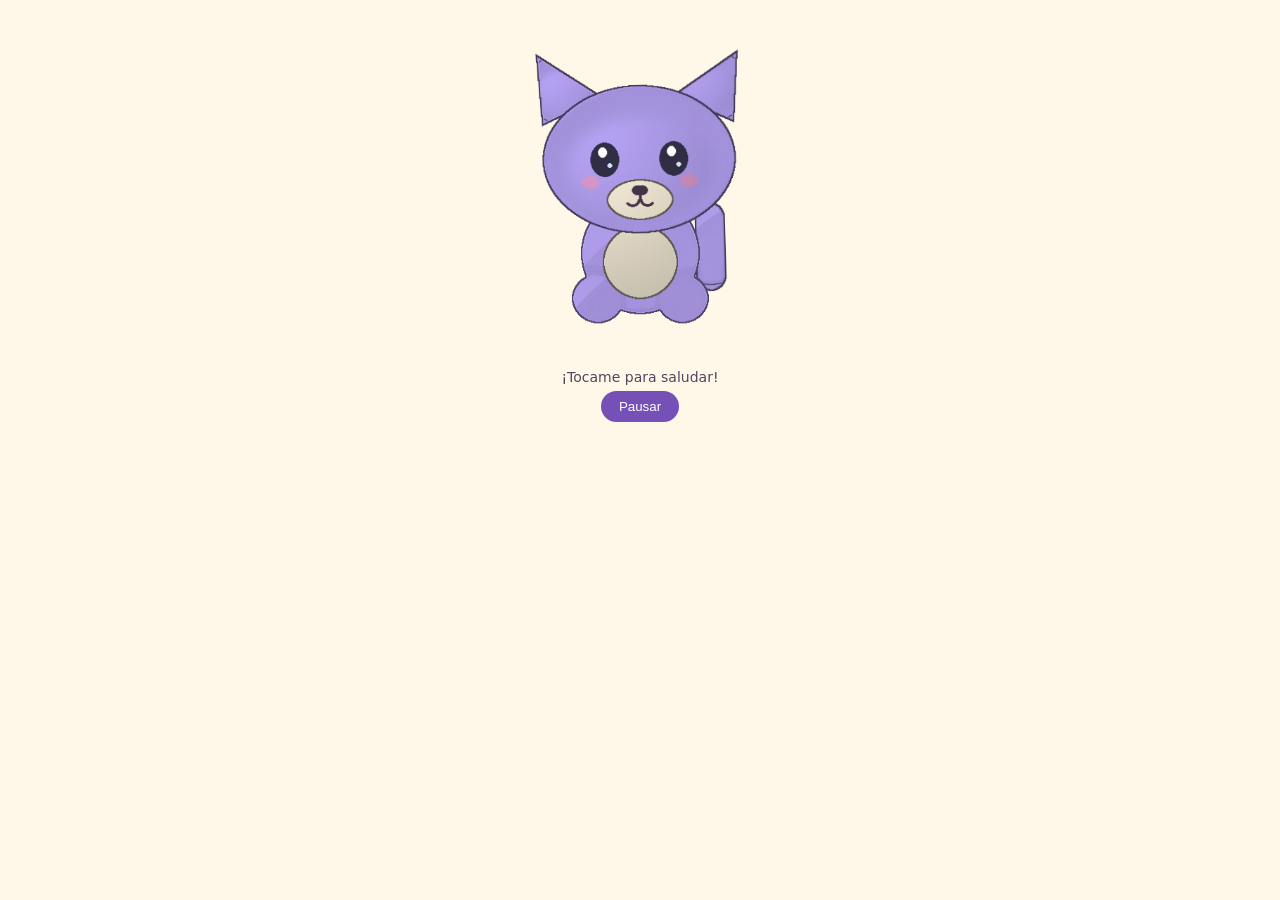
==== assets/characters/cat/index.html @ 6dbc901f "init" ====
<!doctype html><html lang="es"><meta charset="utf-8">
<meta name="viewport" content="width=device-width,initial-scale=1">
<style>body{margin:0;background:#fff8e9;color:#514660;font:14px system-ui;text-align:center}
canvas{width:min(100%,360px);height:auto;aspect-ratio:1/1;touch-action:manipulation}
button{background:#7450b7;color:white;border:0;border-radius:18px;padding:8px 18px;cursor:pointer}
p{margin:6px}canvas:focus-visible{outline:3px solid #7450b7}</style>
<canvas id="pet" role="button" tabindex="0" aria-label="Tocar la mascota"></canvas>
<p>¡Tocame para saludar!</p><button id="pause">Pausar</button><p id="error" role="status"></p>
<script>/* Renderer portable, sin red externa ni dependencias de un motor de juegos. */
(function (root) {
  "use strict";
  const identity = () => [1, 0, 0, 1, 0, 0];
  function multiply(a, b) {
    return [a[0]*b[0]+a[2]*b[1], a[1]*b[0]+a[3]*b[1],
      a[0]*b[2]+a[2]*b[3], a[1]*b[2]+a[3]*b[3],
      a[0]*b[4]+a[2]*b[5]+a[4], a[1]*b[4]+a[3]*b[5]+a[5]];
  }
  function around(pivot, angle, sx, sy, dy = 0) {
    const c = Math.cos(angle), s = Math.sin(angle), [x, y] = pivot;
    return [c*sx, s*sx, -s*sy, c*sy, x-c*sx*x+s*sy*y, y+dy-s*sx*x-c*sy*y];
  }
  function frame(manifest, seconds, reactionStart = -Infinity, reduced = false) {
    const {idle, blink, react} = manifest.animations;
    const phase = seconds * 2*Math.PI/idle.duration;
    const elapsed = seconds-reactionStart;
    const reaction = !reduced && elapsed >= 0 && elapsed < react.duration
      ? Math.sin(Math.PI*elapsed/react.duration) : 0;
    const blinkTime = seconds % blink.interval;
    const eyeScale = !reduced && blinkTime < blink.duration
      ? Math.max(.06, Math.abs(2*blinkTime/blink.duration-1)) : 1;
    const lookup = new Map(manifest.layers.map(layer => [layer.id, layer]));
    const result = new Map(), visiting = new Set();
    function resolve(id) {
      if (result.has(id)) return result.get(id);
      if (visiting.has(id)) throw new Error("Ciclo en las uniones del personaje");
      const layer = lookup.get(id);
      if (!layer) throw new Error("Falta una pieza del personaje");
      visiting.add(id);
      let angle = 0, sx = 1, sy = 1, dy = 0;
      if (!reduced) {
        if (layer.motion === "breathe") {
          sy += idle.breath_scale*Math.sin(phase);
          dy -= reaction*react.jump*manifest.canvas[1];
        } else if (layer.motion === "head") {
          angle = (idle.head_degrees*Math.sin(phase)+reaction*react.tilt_degrees)*Math.PI/180;
        } else if (layer.motion === "sway") {
          angle = (2*Math.sin(phase)+reaction*7)*Math.PI/180;
          if (/right/.test(layer.id)) angle *= -1;
        } else if (layer.motion === "blink") sy = eyeScale;
        else if (layer.motion === "smile") sy += reaction*.18;
      }
      const parent = layer.parent ? resolve(layer.parent) : identity();
      const matrix = multiply(parent, around(layer.pivot, angle, sx, sy, dy));
      result.set(id, matrix);
      visiting.delete(id);
      return matrix;
    }
    for (const layer of manifest.layers) resolve(layer.id);
    return {matrices: result, reaction, eyeScale};
  }

  class Player {
    constructor(canvas, manifest, images) {
      this.canvas = canvas;
      this.context = canvas.getContext("2d");
      if (!this.context) throw new Error("Canvas 2D no está disponible");
      this.manifest = manifest;
      this.images = images;
      this.elapsed = .5;
      this.reactionStart = -Infinity;
      this.paused = false;
      this.destroyed = false;
      this.last = null;
      this.reducedQuery = matchMedia("(prefers-reduced-motion: reduce)");
      this.reduced = this.reducedQuery.matches;
      canvas.width = manifest.canvas[0];
      canvas.height = manifest.canvas[1];
      this.onPointer = event => {
        const rect = canvas.getBoundingClientRect();
        const x = (event.clientX-rect.left)*canvas.width/rect.width;
        const y = (event.clientY-rect.top)*canvas.height/rect.height;
        const hit = this.manifest.layers.some(layer => {
          const m = this.current.matrices.get(layer.id);
          const determinant = m[0]*m[3]-m[1]*m[2];
          const lx = (m[3]*(x-m[4])-m[2]*(y-m[5]))/determinant;
          const ly = (-m[1]*(x-m[4])+m[0]*(y-m[5]))/determinant;
          const mask = this.hitMasks.get(layer.id);
          return lx >= 0 && ly >= 0 && lx < canvas.width && ly < canvas.height &&
            mask[(Math.floor(ly)*canvas.width+Math.floor(lx))*4+3] > 40;
        });
        if (hit) this.react();
      };
      this.onKey = event => {
        if (event.code === "Space" || event.code === "Enter") {event.preventDefault(); this.react();}
      };
      this.onReduced = event => {this.reduced = event.matches; this.render();};
      this.onVisibility = () => {this.last = null;};
      this.hitMasks = new Map();
      for (const [id, image] of images) {
        const surface = document.createElement("canvas");
        surface.width = canvas.width; surface.height = canvas.height;
        const ctx = surface.getContext("2d");
        ctx.drawImage(image, 0, 0);
        this.hitMasks.set(id, ctx.getImageData(0, 0, canvas.width, canvas.height).data);
      }
      canvas.addEventListener("pointerdown", this.onPointer);
      canvas.addEventListener("keydown", this.onKey);
      this.reducedQuery.addEventListener("change", this.onReduced);
      document.addEventListener("visibilitychange", this.onVisibility);
      this.render();
      this.tick = now => {
        if (this.destroyed) return;
        if (!this.paused && !document.hidden && !this.reduced && this.last !== null) {
          this.elapsed += Math.min((now-this.last)/1000, .1);
          this.render();
        }
        this.last = now;
        this.raf = requestAnimationFrame(this.tick);
      };
      this.raf = requestAnimationFrame(this.tick);
    }
    react() {
      this.reactionStart = this.elapsed;
      this.canvas.dispatchEvent(new CustomEvent("character:react", {detail: {id: this.manifest.id}}));
    }
    setPaused(value) {this.paused = Boolean(value); this.last = null;}
    render() {
      this.current = frame(this.manifest, this.elapsed, this.reactionStart, this.reduced);
      const ctx = this.context;
      ctx.setTransform(1, 0, 0, 1, 0, 0);
      ctx.clearRect(0, 0, this.canvas.width, this.canvas.height);
      for (const layer of this.manifest.layers) {
        ctx.setTransform(...this.current.matrices.get(layer.id));
        ctx.drawImage(this.images.get(layer.id), 0, 0);
      }
      ctx.setTransform(1, 0, 0, 1, 0, 0);
    }
    destroy() {
      this.destroyed = true;
      cancelAnimationFrame(this.raf);
      this.canvas.removeEventListener("pointerdown", this.onPointer);
      this.canvas.removeEventListener("keydown", this.onKey);
      this.reducedQuery.removeEventListener("change", this.onReduced);
      document.removeEventListener("visibilitychange", this.onVisibility);
      this.images.clear(); this.hitMasks.clear();
    }
    static async load(canvas, source, assets = null) {
      let manifest, base;
      if (typeof source === "string") {
        base = new URL(source, document.baseURI);
        const response = await fetch(base);
        if (!response.ok) throw new Error("No se pudo cargar character.json");
        manifest = await response.json();
      } else {manifest = source; base = new URL(document.baseURI);}
      if (manifest.schema_version !== 1 || !Array.isArray(manifest.layers))
        throw new Error("Formato de personaje incompatible");
      const loaded = await Promise.all(manifest.layers.map(async layer => {
        const image = new Image();
        image.src = assets ? assets[layer.id] : new URL(layer.texture, base).href;
        await image.decode();
        if (image.width !== manifest.canvas[0] || image.height !== manifest.canvas[1])
          throw new Error("La textura no coincide con el lienzo");
        return [layer.id, image];
      }));
      return new Player(canvas, manifest, new Map(loaded));
    }
  }
  Player.frame = frame;
  Player.multiply = multiply;
  root.DrawToLifePlayer = Player;
  if (typeof module !== "undefined" && module.exports) module.exports = Player;
})(typeof globalThis !== "undefined" ? globalThis : window);
</script><script>const data={"manifest": {"schema_version": 1, "id": "cat", "species": "cat", "creature": "friendly creature", "name": "Gato", "canvas": [512, 512], "palette": ["#AF9CEA", "#F7EDD7", "#F28DB1"], "layers": [{"id": "tail", "parent": "body", "pivot": [344.0, 390.0], "texture": "textures/tail.png", "color_role": "primary", "motion": "sway", "generated": false, "texture_source": "body"}, {"id": "body", "parent": null, "pivot": [256.0, 442.0], "texture": "textures/body.png", "color_role": "primary", "motion": "breathe", "generated": true}, {"id": "belly", "parent": "body", "pivot": [256.0, 367.0], "texture": "textures/belly.png", "color_role": "secondary", "motion": "", "generated": false}, {"id": "ear_left", "parent": "head", "pivot": [154.0, 164.0], "texture": "textures/ear_left.png", "color_role": "primary", "motion": "sway", "generated": false, "texture_source": "head"}, {"id": "ear_right", "parent": "head", "pivot": [358.0, 164.0], "texture": "textures/ear_right.png", "color_role": "primary", "motion": "sway", "generated": false, "texture_source": "head"}, {"id": "head", "parent": "body", "pivot": [256.0, 298.0], "texture": "textures/head.png", "color_role": "primary", "motion": "head", "generated": true}, {"id": "muzzle", "parent": "head", "pivot": [256.0, 275.0], "texture": "textures/muzzle.png", "color_role": "secondary", "motion": "", "generated": false}, {"id": "blush", "parent": "head", "pivot": [256.0, 258.0], "texture": "textures/blush.png", "color_role": "accent", "motion": "", "generated": false}, {"id": "eye_left", "parent": "head", "pivot": [207.0, 224.0], "texture": "textures/eye_left.png", "color_role": null, "motion": "blink", "generated": false}, {"id": "eye_right", "parent": "head", "pivot": [305.0, 224.0], "texture": "textures/eye_right.png", "color_role": null, "motion": "blink", "generated": false}, {"id": "mouth", "parent": "head", "pivot": [256.0, 280.0], "texture": "textures/mouth.png", "color_role": null, "motion": "smile", "generated": false}], "face_bounds": [153.0, 162.0, 359.0, 306.0], "animations": {"idle": {"duration": 3.2, "loop": true, "breath_scale": 0.018, "head_degrees": 1.5}, "blink": {"duration": 0.18, "interval": 4.3}, "react": {"duration": 0.85, "jump": 0.025, "tilt_degrees": 8}}, "provenance": {"status": "generated", "operation": "create", "model": "Lykon/dreamshaper-8", "model_revision": "a7e52b98680b1ba8ff7bce97c7f9f2e2e5337917", "control_revision": "3564ec7b87dd706d5fc760d21c9e90bb160d1e9f", "parts": [{"layer": "body", "seed": 42, "prompt": "one rounded cartoon shape, smooth blank surface, vibrant color, soft cel shading, children's game mascot texture, clean outline, white background", "negative_prompt": "photo, realistic, 3d render, scary, human, eyes, mouth, face, text, watermark, extra objects, paper texture, messy sketch, patterned surface", "device": "cuda", "warnings": [], "reused_checkpoint": false, "safety_checked": false}, {"layer": "head", "seed": 43, "prompt": "one rounded cartoon shape, smooth blank surface, vibrant color, soft cel shading, children's game mascot texture, clean outline, white background", "negative_prompt": "photo, realistic, 3d render, scary, human, eyes, mouth, face, text, watermark, extra objects, paper texture, messy sketch, patterned surface", "device": "cuda", "warnings": [], "reused_checkpoint": false, "safety_checked": false}], "parameters": {"strength": 0.55, "steps": 40, "part_image_size": 384, "control_scale": 0.7, "guidance": 7.0}, "duration_seconds": 81.13, "device": "cuda", "warnings": [], "face": "separate procedural eye and mouth textures", "seed": 42}, "description": {"creature": "cat", "shape": "simple rounded silhouette", "eyes": "", "ears": "", "accessories": "", "expression": "", "summary": "", "species": "cat", "species_uncertain": false}}, "assets": {"tail": "[data-uri]", "body": "[data-uri]", "belly": "[data-uri]", "ear_left": "[data-uri]", "ear_right": "[data-uri]", "head": "[data-uri]", "muzzle": "[data-uri]", "blush": "[data-uri]", "eye_left": "[data-uri]", "eye_right": "[data-uri]", "mouth": "[data-uri]"}};
DrawToLifePlayer.load(document.getElementById('pet'),data.manifest,data.assets).then(p=>{
window.pet=p;
document.getElementById('pause').onclick=()=>{p.setPaused(!p.paused);
document.getElementById('pause').textContent=p.paused?'Animar':'Pausar';};
}).catch(e=>{document.getElementById('error').textContent=e.message;});
</script></html>
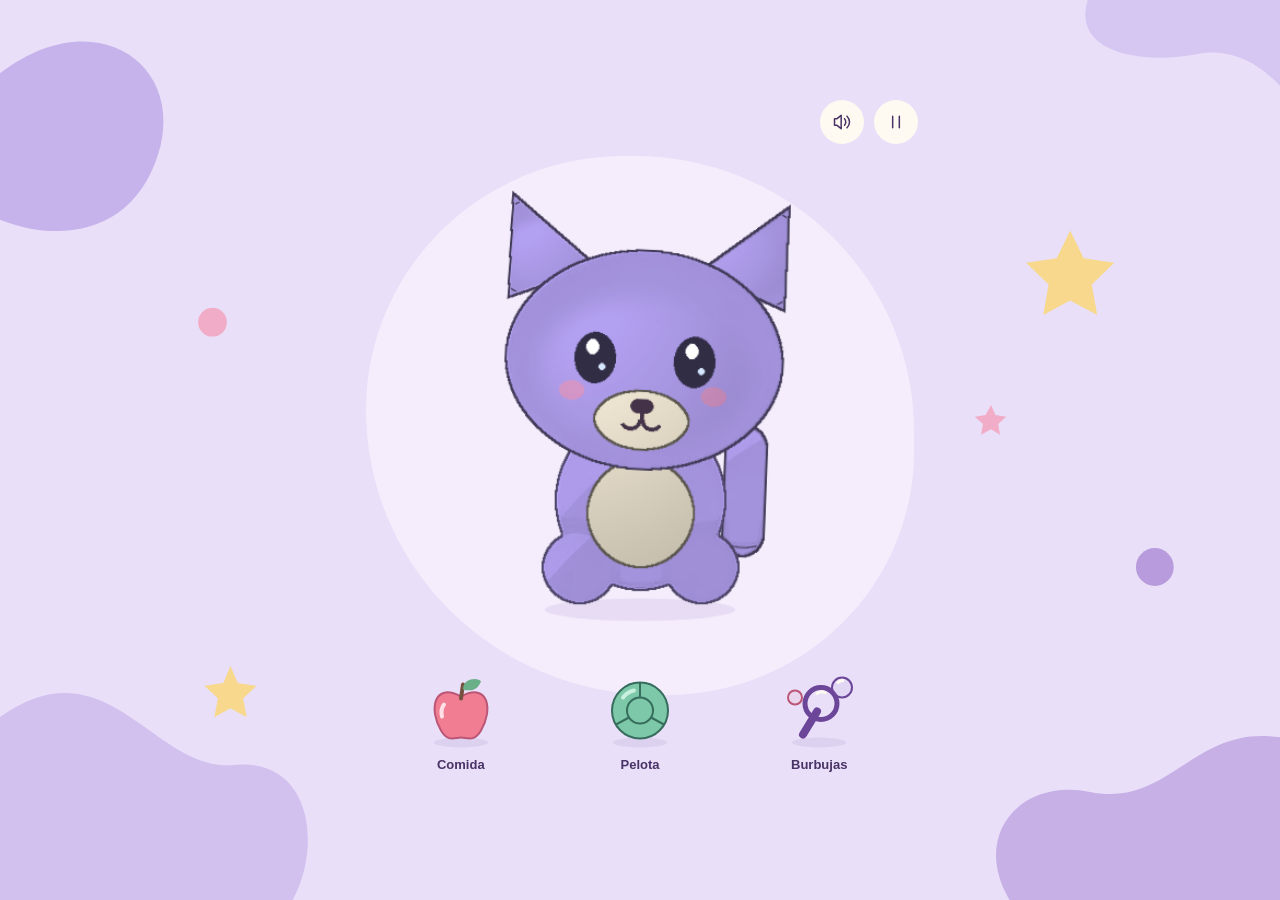
==== commit 4914b5a6: "demo" ====
--- a/assets/characters/cat/index.html
+++ b/assets/characters/cat/index.html
@@ -1,15 +1,376 @@
-<!doctype html><html lang="es"><meta charset="utf-8">
-<meta name="viewport" content="width=device-width,initial-scale=1">
-<style>body{margin:0;background:#fff8e9;color:#514660;font:14px system-ui;text-align:center}
-canvas{width:min(100%,360px);height:auto;aspect-ratio:1/1;touch-action:manipulation}
-button{background:#7450b7;color:white;border:0;border-radius:18px;padding:8px 18px;cursor:pointer}
-p{margin:6px}canvas:focus-visible{outline:3px solid #7450b7}</style>
-<canvas id="pet" role="button" tabindex="0" aria-label="Tocar la mascota"></canvas>
-<p>¡Tocame para saludar!</p><button id="pause">Pausar</button><p id="error" role="status"></p>
-<script>/* Renderer portable, sin red externa ni dependencias de un motor de juegos. */
+<!doctype html><html lang="es"><head><meta charset="utf-8"><meta name="viewport" content="width=device-width,initial-scale=1"><link rel="icon" href="data:,"><title>Tu mascota</title><style>:root { color-scheme: light; --lilac: #e9dff8; --violet: #6c4699; --ink: #493366; --muted: #705780; --cream: #fffaf1; }
+* { box-sizing: border-box; }
+body { margin: 0; background: var(--lilac); color: var(--ink); font-family: 'Trebuchet MS', 'Arial Rounded MT Bold', sans-serif; }
+::selection { background: #cdb4ed; color: #3e2757; }
+:focus-visible { outline: 3px solid #724796; outline-offset: 5px; }
+.playroom-shapes { position: fixed; inset: 0; pointer-events: none; overflow: hidden; z-index: 0; }
+.playroom-shapes > svg { width: 100%; height: 100%; }
+.playroom-shapes .shapes-narrow { display: none; }
+.pet-room { position: relative; z-index: 1; display: flex; flex-direction: column; align-items: center; justify-content: center; min-height: 100svh; padding: 20px 16px; }
+.pet-stage { position: relative; width: min(100%, 560px, calc((100svh - 40px) * .8)); }
+.pet-stage::before { content: ''; position: absolute; inset: 8% 1% 15%; border-radius: 48% 52% 46% 54%; background: #f5edfc; }
+.pet-stage canvas { position: relative; display: block; width: 100%; height: auto; aspect-ratio: 4/5; touch-action: none; cursor: pointer; -webkit-tap-highlight-color: transparent; }
+.pet-stage canvas:focus-visible { border-radius: 38%; }
+.scene-utilities { position: absolute; top: 0; right: 2px; display: flex; gap: 10px; }
+.pet-utility { background: #fffaf1; color: var(--ink); border: 0; border-radius: 50%; width: 44px; height: 44px; display: grid; place-items: center; cursor: pointer; }
+.pet-utility svg { width: 20px; height: 20px; }
+.toy { position: absolute; top: 89%; transform: translate(-50%,-50%); background: transparent;
+  color: var(--ink); border: 0; padding: 0; width: 86px; display: flex; flex-direction: column; align-items: center;
+  gap: 2px; font: 700 13px 'Trebuchet MS',sans-serif; cursor: grab; touch-action: none; user-select: none; -webkit-user-select: none; }
+.toy svg { width: 80px; height: 80px; pointer-events: none; }
+.toy-food { left: 18%; }
+.toy-ball { left: 50%; }
+.toy-bubbles { left: 82%; }
+.toy:active { cursor: grabbing; }
+.toy:hover:not(:disabled) svg { filter: brightness(1.04); }
+.toy:disabled { cursor: default; }
+.pet-stage[data-food-away="true"] .toy-food svg { opacity: 0; }
+.pet-stage[data-ball-away="true"] .toy-ball svg { opacity: .2; }
+.pet-stage[data-bubble-mode="true"] .toy { display: none; }
+.bubble-target { position: absolute; transform: translate(-50%,-50%); min-width: 44px; min-height: 44px;
+  border: 0; border-radius: 50%; padding: 0; background: transparent; cursor: pointer; touch-action: none; -webkit-tap-highlight-color: transparent; }
+.bubble-target:disabled { cursor: default; }
+.bubble-hud { position: absolute; top: 0; left: 2px; display: flex; align-items: center; gap: 8px; }
+.bubble-progress { display: flex; align-items: center; gap: 5px; height: 44px; padding: 0 10px; border-radius: 22px; background: var(--cream); }
+.bubble-progress i { width: 9px; height: 9px; border: 1.5px solid var(--violet); border-radius: 50%; }
+.bubble-progress i[data-filled="true"] { background: var(--violet); }
+.bubble-finish { position: absolute; top: 81%; left: 0; right: 0; text-align: center; }
+.bubble-finish p { margin: 0 0 10px; color: var(--ink); font-size: 20px; font-weight: 700; }
+.bubble-finish > div { display: flex; justify-content: center; gap: 8px; }
+.bubble-finish button { border: 0; border-radius: 22px; padding: 12px 18px; min-height: 44px; font: 700 14px 'Trebuchet MS',sans-serif; cursor: pointer; }
+#bubble-replay { background: var(--violet); color: var(--cream); }
+#bubble-replay:hover:not(:disabled) { background: #5d3688; }
+#bubble-replay:disabled { opacity: .55; cursor: default; }
+#bubble-back { background: transparent; color: var(--ink); }
+#bubble-back:hover { background: #dbcbed; }
+.bubble-hud[hidden], .bubble-finish[hidden] { display: none; }
+.sr-only { position: absolute; width: 1px; height: 1px; padding: 0; margin: -1px; overflow: hidden; clip-path: inset(50%); white-space: nowrap; border: 0; }
+.pet-error { text-align: center; max-width: 300px; line-height: 1.5; }
+@media (max-width: 480px) {
+  .playroom-shapes .shapes-wide { display: none; }
+  .playroom-shapes .shapes-narrow { display: block; }
+  .pet-room { padding: 12px 8px; }
+  .pet-stage { width: min(100%, 410px, calc((100svh - 24px) * .8)); }
+}
+@media (prefers-reduced-motion: reduce) {
+  *, *::before, *::after { animation: none !important; transition: none !important; }
+}
+</style></head><body><div class="playroom-shapes" aria-hidden="true">
+<svg class="shapes-wide" viewBox="0 0 1440 1000" preserveAspectRatio="xMidYMid slice">
+<path d="M-40 130C80-20 220 55 185 170S25 270-40 215Z" fill="#C7B3EB"/>
+<path d="M1240-40c-70 90 20 115 100 100s120 80 160 120V-40Z" fill="#D5C6F2"/>
+<path d="m1198 256 15 31 34 5-25 24 6 34-30-16-30 16 6-34-25-24 34-5Z" fill="#F7D88D"/>
+<circle cx="245" cy="358" r="16" fill="#F1ADC8"/>
+<circle cx="1292" cy="630" r="21" fill="#B79BDC"/>
+<path d="M-30 830c150-150 200 30 300 20s100 130 40 180H-30Z" fill="#D2C0EE"/>
+<path d="M1190 1060c-130-90-70-200 30-180s120-100 250-50v230Z" fill="#C6B0E6"/>
+<path d="m265 740 8 19 21 3-15 14 4 21-18-10-18 10 4-21-15-14 21-3Z" fill="#F7D88D"/>
+<path d="m1110 450 5 11 12 2-9 8 2 12-10-6-11 6 2-12-9-8 12-2Z" fill="#F1ADC8"/>
+</svg><svg class="shapes-narrow" viewBox="0 0 390 844" preserveAspectRatio="xMidYMid slice">
+<path d="M-30 75C30-10 130 5 104 90S14 155-30 130Z" fill="#C7B3EB"/>
+<path d="m329 164 8 18 20 3-14 14 3 20-17-9-18 9 4-20-15-14 20-3Z" fill="#F7D88D"/>
+<circle cx="48" cy="255" r="9" fill="#F1ADC8"/>
+<circle cx="351" cy="595" r="12" fill="#B79BDC"/>
+<path d="M-30 773c55-85 90-15 130-9s60 50 45 100H-30Z" fill="#D2C0EE"/>
+<path d="M275 880c-45-55-35-104 14-102s47-62 121-31v133Z" fill="#C6B0E6"/>
+<path d="m62 655 5 11 12 2-9 8 2 12-10-6-11 6 2-12-9-8 12-2Z" fill="#F7D88D"/>
+</svg></div><main class="pet-room"><div class="pet-stage"><canvas id="pet" role="button" tabindex="0" aria-label="Acariciar a tu mascota" aria-describedby="how-to-play"></canvas><button class="toy toy-food" data-tool="food" aria-label="Dar comida" disabled><svg viewBox="0 0 80 80" aria-hidden="true">
+<ellipse cx="40" cy="68" rx="27" ry="5" fill="#63419b15"/>
+<path d="M40 22C12 7 8 36 20 56c7 12 14 7 20 7s13 5 20-7C72 36 68 7 40 22Z" fill="#F07D91" stroke="#BC5676" stroke-width="2"/>
+<path d="m40 24 2-14" stroke="#76513F" stroke-width="4" stroke-linecap="round"/>
+<path d="M42 15c0-12 16-12 18-8-4 9-10 10-18 8Z" fill="#69AF87"/>
+<path d="M23 30c-3 4-3 8-2 12" stroke="#FFE0E6" stroke-width="4" fill="none" stroke-linecap="round"/>
+</svg><span>Comida</span></button><button class="toy toy-ball" data-tool="ball" aria-label="Lanzar la pelota" disabled><svg viewBox="0 0 80 80" aria-hidden="true">
+<ellipse cx="40" cy="68" rx="27" ry="5" fill="#63419b15"/>
+<circle cx="40" cy="36" r="28" fill="#7CC8A9" stroke="#376D5C" stroke-width="2"/>
+<circle cx="40" cy="36" r="13" fill="none" stroke="#376D5C" stroke-width="2"/>
+<path d="m40 8 0 15m-24 27 13-7m35 7-13-7" stroke="#376D5C" stroke-width="2"/>
+<path d="M23 23c3-4 6-6 11-7" stroke="#C9F0DF" stroke-width="4" fill="none" stroke-linecap="round"/>
+</svg><span>Pelota</span></button><button class="toy toy-bubbles" data-tool="bubbles" aria-label="Jugar a las burbujas" disabled><svg viewBox="0 0 80 80" aria-hidden="true">
+<ellipse cx="40" cy="68" rx="27" ry="5" fill="#63419b15"/>
+<path d="m24 60 14-23" stroke="#6c4699" stroke-width="8" stroke-linecap="round"/>
+<circle cx="42" cy="29" r="16" fill="none" stroke="#6c4699" stroke-width="5"/>
+<circle cx="63" cy="13" r="10" fill="#C7B3EB33" stroke="#6c4699" stroke-width="2"/>
+<circle cx="16" cy="23" r="7" fill="#F1ADC833" stroke="#BC5676" stroke-width="2"/>
+<path d="M59 8c1-1 3-2 5-2M38 19c3-2 6-2 8-1" stroke="#fffaf1" stroke-width="3" fill="none" stroke-linecap="round"/>
+</svg><span>Burbujas</span></button><div class="bubble-hud" hidden><div class="bubble-progress" role="progressbar" aria-label="Burbujas reventadas" aria-valuemin="0" aria-valuemax="5" aria-valuenow="0"><i></i><i></i><i></i><i></i><i></i></div><button class="pet-utility" id="bubble-exit" aria-label="Salir de burbujas"><svg viewBox="0 0 24 24" fill="none" stroke="currentColor" stroke-width="1.8" stroke-linecap="round" stroke-linejoin="round" aria-hidden="true"><path d="m6 6 12 12M18 6 6 18"/></svg></button></div><div class="bubble-finish" hidden><p>¡Lo hiciste!</p><div><button id="bubble-replay">Otra vez</button><button id="bubble-back">Volver</button></div></div><div class="scene-utilities"><button class="pet-utility" id="sound" aria-label="Silenciar sonidos" aria-pressed="false" disabled><svg viewBox="0 0 24 24" fill="none" stroke="currentColor" stroke-width="1.8" stroke-linecap="round" stroke-linejoin="round" aria-hidden="true"><path d="m11 4-5 4H3v8h3l5 4Z"/><path d="M15 8c2 2 2 6 0 8m3-11c4 4 4 10 0 14"/></svg></button><button class="pet-utility" id="pause" aria-label="Pausar" aria-pressed="false" disabled><svg viewBox="0 0 24 24" fill="none" stroke="currentColor" stroke-width="1.8" stroke-linecap="round" stroke-linejoin="round" aria-hidden="true"><path d="M8 5v14M16 5v14"/></svg></button></div></div><p id="how-to-play" class="sr-only">Arrastrá la fruta hasta la boca o lanzá la pelota. Tocá Guardar o devolvé la pelota a su lugar para terminar. Acariciá la cabeza y frotá la pancita. Tocá Burbujas y reventá cinco para festejar. Con teclado, usá Tab y Enter en las burbujas, o Escape para salir. En juego libre, Enter da mimos y las flechas lanzan la pelota.</p><p id="activity" class="sr-only" role="status" aria-live="polite"></p><p id="error" class="pet-error" role="alert" hidden></p></main><script>/* Estado táctil y física en coordenadas del escenario. Sin DOM ni inferencia. */
 (function (root) {
   "use strict";
+  const clamp = (n, lo, hi) => Math.max(lo, Math.min(hi, n));
+  const distance = (a, b) => Math.hypot(a.x-b.x, a.y-b.y);
+
+  class PetScene {
+    constructor(width = 512, height = 640) {
+      this.width = width; this.height = height; this.time = 0;
+      this.ground = height*.72;
+      this.actor = {x: width*.5, vx: 0, min: width*.26, max: width*.74};
+      this.foodHome = {x: width*.18, y: height*.89};
+      this.ballHome = {x: width*.5, y: height*.89};
+      this.food = {...this.foodHome, state: "home", since: 0};
+      this.ball = {...this.ballHome, vx: 0, vy: 0, radius: width*.054, active: false, held: false, angle: 0};
+      this.pointer = null; this.focus = null;
+      this.affection = 0; this.tickle = 0; this.petUntil = 0; this.tickleUntil = 0;
+      this.kickAt = 0; this.soundAt = 0; this.jump = 0;
+      this.bubbles = {phase: "idle", hits: 0, goal: 5, round: 0, nextId: 0,
+        items: [], bursts: [], confetti: [], target: null, since: 0, spawnAt: 0};
+      this.onEvent = () => {};
+    }
+    begin(kind, point) {
+      if (this.pointer || this.bubbles.phase !== "idle" || kind === "food" && this.food.state === "eating") return false;
+      const stowOnTap = kind === "ball-home" && this.ball.active;
+      if (kind === "ball-home") kind = "ball";
+      this.pointer = {kind, stowOnTap, last: {...point}, start: {...point}, distance: 0, vx: 0, vy: 0, at: this.time};
+      this.focus = {...point};
+      if (kind === "food") Object.assign(this.food, point, {state: "drag"});
+      else if (kind === "ball") Object.assign(this.ball, point, {held: true, active: true, vx: 0, vy: 0});
+      else {this.petUntil = this.time+.5; this.affection = .8; this.onEvent("pet");}
+      return true;
+    }
+    move(point) {
+      this.focus = {...point};
+      const pointer = this.pointer;
+      if (!pointer) return;
+      const dt = Math.max(1/120, this.time-pointer.at);
+      const travelled = distance(point, pointer.last);
+      pointer.distance += travelled;
+      pointer.vx = clamp((point.x-pointer.last.x)/dt, -this.width*3, this.width*3);
+      pointer.vy = clamp((point.y-pointer.last.y)/dt, -this.height*3, this.height*3);
+      pointer.last = {...point}; pointer.at = this.time;
+      if (pointer.kind === "food") Object.assign(this.food, point);
+      else if (pointer.kind === "ball") Object.assign(this.ball, point);
+      else {
+        this.petUntil = this.time+.4; this.affection = 1;
+        if (pointer.kind === "body" && travelled > this.width*.006) {
+          this.tickle = Math.min(1, this.tickle+.3); this.tickleUntil = this.time+.22;
+          if (this.time >= this.soundAt) {this.onEvent("tickle"); this.soundAt = this.time+.24;}
+        }
+      }
+    }
+    end(point, mouth, radius, cancelled = false) {
+      const pointer = this.pointer;
+      if (!pointer) return;
+      this.pointer = null;
+      const tap = pointer.distance < this.width*.018;
+      if (pointer.kind === "food") {
+        if (!cancelled && (tap || distance(point, {x: mouth[0], y: mouth[1]}) <= radius)) this.consume(mouth);
+        else Object.assign(this.food, {state: "return", since: this.time, from: {x: this.food.x, y: this.food.y}});
+      } else if (pointer.kind === "ball") {
+        this.ball.held = false;
+        const backInTray = !tap && distance(point, this.ballHome) < this.width*.1;
+        if (cancelled || backInTray || tap && pointer.stowOnTap) this.resetBall();
+        else if (tap) this.launch();
+        else {
+          Object.assign(this.ball, {
+            x: clamp(point.x, this.ball.radius, this.width-this.ball.radius),
+            y: clamp(point.y, this.ball.radius, this.ground-this.ball.radius),
+            vx: this.time-pointer.at < .12 ? pointer.vx : 0,
+            vy: this.time-pointer.at < .12 ? pointer.vy : 0,
+          });
+          this.jump = .6; this.onEvent("play");
+        }
+      } else if (!cancelled) {this.jump = tap ? .8 : .3; this.petUntil = this.time+.45;}
+      this.focus = null;
+    }
+    consume(mouth) {
+      if (this.food.state === "eating" || this.bubbles.phase !== "idle") return false;
+      Object.assign(this.food, {state: "eating", since: this.time,
+        from: {x: this.food.x, y: this.food.y}, target: [...mouth]});
+      this.onEvent("feed");
+      return true;
+    }
+    resetBall() {
+      Object.assign(this.ball, this.ballHome, {held: false, active: false, vx: 0, vy: 0, angle: 0});
+      this.jump = 0;
+      this.onEvent("rest");
+    }
+    launch() {
+      if (this.ball.held || this.bubbles.phase !== "idle") return false;
+      Object.assign(this.ball, {x: this.actor.x+this.width*.13, y: this.ground-this.height*.13,
+        vx: this.width*.65, vy: -this.height*.7, active: true});
+      this.jump = 1; this.onEvent("play");
+      return true;
+    }
+    startBubbles() {
+      const game = this.bubbles;
+      if (this.pointer || game.phase === "playing") return false;
+      if (this.ball.active) this.resetBall();
+      Object.assign(game, {phase: "playing", hits: 0, round: game.round+1,
+        items: [], bursts: [], confetti: [], target: null, since: this.time, spawnAt: this.time});
+      for (let i = 0; i < 3; i++) this.spawnBubble(i);
+      this.onEvent("bubblestart"); return true;
+    }
+    spawnBubble(slot = null, golden = false) {
+      const game = this.bubbles;
+      if (slot === null) slot = [0, 1, 2].find(i => !game.items.some(b => b.slot === i));
+      if (slot === undefined || game.items.length >= 3) return;
+      const id = ++game.nextId;
+      const baseX = this.width*(golden ? .5 : [.22, .78, .5][slot]);
+      const baseY = this.height*(golden ? .27 : [.32, .43, .18][slot]);
+      game.items.push({id, slot, golden, baseX, baseY, x: baseX, y: baseY,
+        born: this.time, radius: this.width*(golden ? .085 : .07)});
+    }
+    popBubble(id) {
+      const game = this.bubbles;
+      const bubble = game.items.find(b => b.id === id);
+      if (game.phase !== "playing" || !bubble) return false;
+      game.items = game.items.filter(b => b !== bubble);
+      game.hits++;
+      game.bursts.push({x: bubble.x, y: bubble.y, born: this.time, golden: bubble.golden});
+      game.target = {x: bubble.x, y: bubble.y, until: this.time+.65};
+      game.spawnAt = this.time+.35;
+      this.jump = 1;
+      if (game.hits === game.goal) {
+        game.phase = "celebrating"; game.since = this.time; game.items = [];
+        game.confetti = Array.from({length: 48}, (_, i) => {
+          const angle = i*2.39996+game.round, speed = this.width*(.2+(i%7)*.045);
+          return {x: this.actor.x, y: this.height*.35,
+            vx: Math.cos(angle)*speed, vy: -this.height*(.25+(i%5)*.08), angle, color: i%4};
+        });
+        this.onEvent("celebrate");
+      } else {
+        if (game.hits === game.goal-1) {game.items = []; this.spawnBubble(0, true);}
+        this.onEvent("bubblepop");
+      }
+      return true;
+    }
+    bubbleAt(point, minimumRadius = 0) {
+      if (this.bubbles.phase !== "playing") return null;
+      return [...this.bubbles.items].reverse().find(b => distance(b, point) <= Math.max(b.radius*1.15, minimumRadius)) || null;
+    }
+    stopBubbles() {
+      const game = this.bubbles;
+      if (game.phase === "idle") return false;
+      Object.assign(game, {phase: "idle", hits: 0, items: [], bursts: [], confetti: [], target: null});
+      this.jump = 0; this.focus = null;
+      this.onEvent("bubbleend"); return true;
+    }
+    updateBubbles(dt, reduced) {
+      const game = this.bubbles;
+      if (game.phase === "idle") return;
+      if (game.phase === "playing") {
+        if (game.hits < game.goal-1 && game.items.length < 3 && this.time >= game.spawnAt) {
+          this.spawnBubble(); game.spawnAt = this.time+.35;
+        }
+        for (const bubble of game.items) {
+          const age = this.time-bubble.born;
+          bubble.x = bubble.baseX+(reduced ? 0 : Math.sin(age*1.4+bubble.id)*this.width*.025);
+          bubble.y = bubble.baseY-(reduced ? 0 : Math.sin(age*.15)*this.height*.065);
+        }
+      } else if (game.phase === "celebrating") {
+        if (!reduced) for (const p of game.confetti) {
+          p.vy += this.height*.85*dt; p.x += p.vx*dt; p.y += p.vy*dt; p.angle += dt*4;
+        }
+        else game.confetti = [];
+        if (this.time-game.since >= 2.4) {
+          game.phase = "complete"; game.confetti = []; this.onEvent("bubblecomplete");
+        }
+      }
+      game.bursts = game.bursts.filter(b => this.time-b.born < .35);
+    }
+    update(dt, reduced = false) {
+      // Subpasos estables incluso si el render baja temporalmente de 60 FPS.
+      const steps = Math.max(1, Math.ceil(dt/(1/120)));
+      for (let i = 0; i < steps; i++) this.step(dt/steps, reduced);
+    }
+    step(dt, reduced) {
+      this.time += dt;
+      this.updateBubbles(dt, reduced);
+      this.affection += ((this.time < this.petUntil ? 1 : 0)-this.affection)*(1-Math.exp(-dt*12));
+      this.tickle += ((this.time < this.tickleUntil ? 1 : 0)-this.tickle)*(1-Math.exp(-dt*15));
+      this.jump *= Math.exp(-dt*5);
+      if (this.food.state === "return") {
+        const t = clamp((this.time-this.food.since)/.22, 0, 1), k = 1-(1-t)**3;
+        this.food.x = this.food.from.x+(this.foodHome.x-this.food.from.x)*k;
+        this.food.y = this.food.from.y+(this.foodHome.y-this.food.from.y)*k;
+        if (t === 1) Object.assign(this.food, this.foodHome, {state: "home"});
+      } else if (this.food.state === "eating" && this.time-this.food.since >= 1.05) {
+        Object.assign(this.food, this.foodHome, {state: "home"}); this.jump = .8;
+      }
+      const b = this.ball;
+      if (b.active && !b.held) {
+        if (!reduced) {
+          b.vy += this.height*2.1*dt; b.x += b.vx*dt; b.y += b.vy*dt;
+          b.angle += b.vx*dt/b.radius;
+          b.vx *= Math.exp(-dt*.3);
+          if (b.x < b.radius || b.x > this.width-b.radius) {
+            b.x = clamp(b.x, b.radius, this.width-b.radius); b.vx *= -.82;
+          }
+          if (b.y > this.ground-b.radius) {
+            b.y = this.ground-b.radius; b.vy = -Math.abs(b.vy)*.72;
+            if (Math.abs(b.vy) < this.height*.06) b.vy = 0;
+          }
+          if (b.y < b.radius) {b.y = b.radius; b.vy = Math.abs(b.vy)*.6;}
+        } else {b.x = clamp(b.x, b.radius, this.width-b.radius); b.y = this.ground-b.radius; b.vx = 0; b.vy = 0;}
+      }
+      let target = this.width*.5;
+      if (b.active && !reduced) target = clamp(b.x, this.actor.min, this.actor.max);
+      const game = this.bubbles;
+      if (game.phase === "playing" && !reduced) {
+        const bubble = game.target?.until > this.time ? game.target : game.items[0];
+        if (bubble) target = clamp(bubble.x, this.actor.min, this.actor.max);
+      }
+      if (this.pointer?.kind === "food") target = this.actor.x;
+      if (reduced) {this.actor.x = this.width*.5; this.actor.vx = 0;}
+      else {
+        this.actor.vx += ((target-this.actor.x)*28-this.actor.vx*10)*dt;
+        this.actor.vx = clamp(this.actor.vx, -this.width*.8, this.width*.8);
+        this.actor.x = clamp(this.actor.x+this.actor.vx*dt, this.actor.min, this.actor.max);
+      }
+      if (!reduced && b.active && !b.held && this.time > this.kickAt &&
+          Math.abs(b.x-this.actor.x) < this.width*.17 && b.y > this.ground-this.height*.19) {
+        const direction = b.x < this.actor.x ? -1 : 1;
+        b.x = clamp(this.actor.x+direction*this.width*.18, b.radius, this.width-b.radius);
+        b.vx = direction*this.width*.75; b.vy = -this.height*.6;
+        this.kickAt = this.time+.8; this.jump = 1; this.onEvent("kick");
+      }
+    }
+  }
+
+  class PetSound {
+    constructor() {this.context = null; this.muted = false; this.voices = new Set(); this.lastAt = -Infinity;}
+    unlock() {
+      if (this.muted) return;
+      try {
+        const Audio = root.AudioContext || root.webkitAudioContext;
+        if (!Audio) return;
+        if (!this.context) this.context = new Audio();
+        if (this.context.state === "suspended") this.context.resume().catch(() => {});
+      } catch (_) { /* Audio opcional: jugar nunca depende de él. */ }
+    }
+    play(kind) {
+      const ctx = this.context;
+      if (this.muted || !ctx || ctx.state !== "running" || ctx.currentTime-this.lastAt < .12 || this.voices.size >= 4) return;
+      this.lastAt = ctx.currentTime;
+      const notes = {feed: [260, 130], pet: [520, 760], tickle: [620, 950], play: [260, 640], kick: [420, 180],
+        bubblepop: [900, 340], celebrate: [523, 1046]};
+      const [from, to] = notes[kind] || notes.pet;
+      const voice = ctx.createOscillator(), gain = ctx.createGain(), at = ctx.currentTime;
+      voice.type = kind === "feed" ? "triangle" : "sine";
+      voice.frequency.setValueAtTime(from, at); voice.frequency.exponentialRampToValueAtTime(to, at+.12);
+      gain.gain.setValueAtTime(0, at); gain.gain.linearRampToValueAtTime(.055, at+.012);
+      gain.gain.exponentialRampToValueAtTime(.0001, at+.17);
+      voice.connect(gain); gain.connect(ctx.destination); this.voices.add(voice);
+      voice.onended = () => {voice.disconnect(); gain.disconnect(); this.voices.delete(voice);};
+      voice.start(at); voice.stop(at+.19);
+    }
+    stop() {for (const voice of this.voices) {try {voice.stop();} catch (_) { /* Ya terminado. */ }} this.voices.clear();}
+    setMuted(value) {this.muted = Boolean(value); if (this.muted) this.stop(); else this.unlock();}
+    destroy() {this.stop(); if (this.context) this.context.close().catch(() => {}); this.context = null;}
+  }
+  PetScene.distance = distance;
+  root.DrawToLifeScene = PetScene; root.DrawToLifeSound = PetSound;
+  if (typeof module !== "undefined" && module.exports) module.exports = {PetScene, PetSound};
+})(typeof globalThis !== "undefined" ? globalThis : window);
+
+/* Reproductor portátil. Animaciones e interacciones sin red ni inferencia. */
+(function (root) {
+  "use strict";
+  const sceneModule = !root.DrawToLifeScene && typeof module !== "undefined" && module.exports ? require("./pet-scene.js") : null;
+  const Scene = root.DrawToLifeScene || sceneModule.PetScene;
+  const Sound = root.DrawToLifeSound || sceneModule.PetSound;
   const identity = () => [1, 0, 0, 1, 0, 0];
+  const durations = {feed: 1.05, pet: .55, play: .7, welcome: 1.05, bubblepop: .45, celebrate: 2.4};
+  const clamp = value => Math.max(0, Math.min(1, value));
   function multiply(a, b) {
     return [a[0]*b[0]+a[2]*b[1], a[1]*b[0]+a[3]*b[1],
       a[0]*b[2]+a[2]*b[3], a[1]*b[2]+a[3]*b[3],
@@ -19,13 +380,40 @@
     const c = Math.cos(angle), s = Math.sin(angle), [x, y] = pivot;
     return [c*sx, s*sx, -s*sy, c*sy, x-c*sx*x+s*sy*y, y+dy-s*sx*x-c*sy*y];
   }
-  function frame(manifest, seconds, reactionStart = -Infinity, reduced = false) {
+  function actionPose(action, seconds) {
+    if (!action || !durations[action.type]) return null;
+    const elapsed = seconds - action.start;
+    const duration = durations[action.type];
+    if (elapsed < 0 || elapsed >= duration) return null;
+    const progress = elapsed / duration;
+    let mouth = "happy", eyes = "happy";
+    if (action.type === "feed" && elapsed < .18) {mouth = "open"; eyes = null;}
+    else if (action.type === "feed" && elapsed < .75) {
+      mouth = Math.floor(elapsed * 13) % 2 ? "chew" : "open";
+      eyes = null;
+    }
+    if (action.type === "welcome" && elapsed < .18) eyes = "closed";
+    return {type: action.type, elapsed, progress, mouth, eyes,
+      envelope: Math.sin(Math.PI * progress)};
+  }
+  function frame(manifest, seconds, reactionStart = -Infinity, reduced = false, action = null, mood = {}) {
     const {idle, blink, react} = manifest.animations;
     const phase = seconds * 2*Math.PI/idle.duration;
     const elapsed = seconds-reactionStart;
     const reaction = !reduced && elapsed >= 0 && elapsed < react.duration
       ? Math.sin(Math.PI*elapsed/react.duration) : 0;
-    const blinkTime = seconds % blink.interval;
+    let pose = actionPose(action, seconds);
+    if (mood.tickle > .12 || mood.affection > .15) pose = {...pose,
+      mouth: mood.tickle > .2 ? "open" : pose?.mouth || "happy", eyes: "happy"};
+    if (mood.anticipate && pose?.type !== "feed") pose = {...pose, mouth: "open", eyes: null};
+    if (mood.celebrating) pose = {...pose, eyes: "happy", mouth: pose?.type === "feed" ? pose.mouth : "happy"};
+    // Pausas desiguales, deterministas para que sean reproducibles.
+    const intervals = [1, 1.27, .86, 1.12].map(value => value * blink.interval);
+    let blinkTime = seconds % intervals.reduce((a, b) => a+b, 0);
+    for (const interval of intervals) {
+      if (blinkTime < interval) break;
+      blinkTime -= interval;
+    }
     const eyeScale = !reduced && blinkTime < blink.duration
       ? Math.max(.06, Math.abs(2*blinkTime/blink.duration-1)) : 1;
     const lookup = new Map(manifest.layers.map(layer => [layer.id, layer]));
@@ -38,25 +426,48 @@
       visiting.add(id);
       let angle = 0, sx = 1, sy = 1, dy = 0;
       if (!reduced) {
+        const energy = pose?.envelope || 0;
         if (layer.motion === "breathe") {
-          sy += idle.breath_scale*Math.sin(phase);
+          sy += idle.breath_scale*1.6*Math.sin(phase);
           dy -= reaction*react.jump*manifest.canvas[1];
+          if (pose?.type === "play" || pose?.type === "bubblepop") {
+            const bounce = Math.sin(pose.progress * Math.PI) * energy;
+            dy -= bounce * manifest.canvas[1] * .07;
+            sx += bounce * .025; sy -= bounce * .025;
+            angle = Math.sin(pose.progress * Math.PI * 2) * energy * .075;
+          } else if (pose?.type === "welcome") {
+            dy -= energy * manifest.canvas[1] * .025;
+            sx += Math.sin(pose.progress*Math.PI*2)*.06;
+            sy -= Math.sin(pose.progress*Math.PI*2)*.06;
+          }
         } else if (layer.motion === "head") {
-          angle = (idle.head_degrees*Math.sin(phase)+reaction*react.tilt_degrees)*Math.PI/180;
+          angle = (idle.head_degrees*2*Math.sin(phase)+reaction*react.tilt_degrees)*Math.PI/180;
+          angle += (mood.lookX || 0)*.12+(mood.affection || 0)*.12;
+          if (pose?.type === "pet") angle += energy * .12;
+          if (pose?.type === "feed") angle += Math.sin(pose.elapsed * 25) * energy * .025;
+          if (pose?.type === "welcome") angle -= energy * .14;
+          if (mood.tickle > .1) angle += Math.sin(seconds*32)*mood.tickle*.09;
         } else if (layer.motion === "sway") {
-          angle = (2*Math.sin(phase)+reaction*7)*Math.PI/180;
+          angle = (4*Math.sin(phase)+reaction*7+energy*Math.sin(seconds*16)*13+(mood.tickle || 0)*Math.sin(seconds*24)*12)*Math.PI/180;
           if (/right/.test(layer.id)) angle *= -1;
-        } else if (layer.motion === "blink") sy = eyeScale;
-        else if (layer.motion === "smile") sy += reaction*.18;
+        } else if (layer.motion === "blink" && !pose?.eyes)
+          sy = layer.expressions?.closed && eyeScale < .25 ? 1 : eyeScale;
+        else if (layer.motion === "smile" && !layer.expressions) sy += reaction*.18;
       }
       const parent = layer.parent ? resolve(layer.parent) : identity();
-      const matrix = multiply(parent, around(layer.pivot, angle, sx, sy, dy));
+      const local = around(layer.pivot, angle, sx, sy, dy);
+      if (!reduced && layer.motion === "blink") local[4] += (mood.lookX || 0)*manifest.canvas[0]*.008;
+      const matrix = multiply(parent, local);
       result.set(id, matrix);
       visiting.delete(id);
       return matrix;
     }
     for (const layer of manifest.layers) resolve(layer.id);
-    return {matrices: result, reaction, eyeScale};
+    return {matrices: result, reaction, eyeScale, pose};
+  }
+  function transformPoint(matrix, point) {
+    return [matrix[0]*point[0]+matrix[2]*point[1]+matrix[4],
+      matrix[1]*point[0]+matrix[3]*point[1]+matrix[5]];
   }
 
   class Player {
@@ -66,83 +477,405 @@
       if (!this.context) throw new Error("Canvas 2D no está disponible");
       this.manifest = manifest;
       this.images = images;
-      this.elapsed = .5;
+      this.elapsed = 0;
       this.reactionStart = -Infinity;
+      this.action = null;
       this.paused = false;
       this.destroyed = false;
       this.last = null;
+      this.sound = new Sound();
+      this.scene = new Scene(manifest.canvas[0], Math.round(manifest.canvas[0]*1.25));
+      this.stage = canvas.parentElement;
+      this.bubbleTargets = Array.from({length: 3}, (_, slot) => {
+        const button = document.createElement("button");
+        button.type = "button"; button.className = "bubble-target"; button.hidden = true;
+        button.dataset.bubbleSlot = String(slot);
+        button.setAttribute("aria-label", "Reventar burbuja");
+        this.stage.append(button); return button;
+      });
+      this.lookX = 0;
+      this.gestureId = null;
       this.reducedQuery = matchMedia("(prefers-reduced-motion: reduce)");
       this.reduced = this.reducedQuery.matches;
-      canvas.width = manifest.canvas[0];
-      canvas.height = manifest.canvas[1];
+      canvas.width = this.scene.width;
+      canvas.height = this.scene.height;
+      this.hitMasks = new Map();
+      this.bounds = [manifest.canvas[0], manifest.canvas[1], 0, 0];
+      for (const layer of manifest.layers) {
+        const surface = document.createElement("canvas");
+        surface.width = manifest.canvas[0]; surface.height = manifest.canvas[1];
+        const ctx = surface.getContext("2d");
+        ctx.drawImage(images.get(layer.id), 0, 0);
+        const data = ctx.getImageData(0, 0, surface.width, surface.height).data;
+        this.hitMasks.set(layer.id, data);
+        for (let y = 0; y < surface.height; y++) for (let x = 0; x < surface.width; x++) {
+          if (data[(y*surface.width+x)*4+3] > 40) {
+            this.bounds[0] = Math.min(this.bounds[0], x); this.bounds[1] = Math.min(this.bounds[1], y);
+            this.bounds[2] = Math.max(this.bounds[2], x+1); this.bounds[3] = Math.max(this.bounds[3], y+1);
+          }
+        }
+      }
+      const [left, top, right, bottom] = this.bounds;
+      this.scale = Math.min(canvas.width*.65/(right-left), canvas.height*.57/(bottom-top));
+      const margin = Math.max(canvas.width*.25, (right-left)*this.scale*.58);
+      this.scene.actor.min = margin; this.scene.actor.max = canvas.width-margin;
+      this.scene.onEvent = type => {
+        if (["rest", "bubblestart", "bubbleend", "bubblecomplete"].includes(type)) {
+          if (type === "rest" && this.action?.type === "play" || ["bubbleend", "bubblestart"].includes(type) && ["bubblepop", "celebrate"].includes(this.action?.type)) {
+            const action = this.action.type;
+            this.action = null;
+            this.emit("actionend", {action, interrupted: true});
+          }
+        } else {
+          this.startAction(type === "tickle" ? "pet" : type === "kick" ? "play" : type);
+          this.sound.play(type);
+        }
+        this.emit("interaction", {interaction: type});
+      };
+      this.point = event => {
+        const rect = canvas.getBoundingClientRect();
+        return {x: (event.clientX-rect.left)*canvas.width/rect.width,
+          y: (event.clientY-rect.top)*canvas.height/rect.height};
+      };
       this.onPointer = event => {
-        const rect = canvas.getBoundingClientRect();
-        const x = (event.clientX-rect.left)*canvas.width/rect.width;
-        const y = (event.clientY-rect.top)*canvas.height/rect.height;
-        const hit = this.manifest.layers.some(layer => {
-          const m = this.current.matrices.get(layer.id);
-          const determinant = m[0]*m[3]-m[1]*m[2];
-          const lx = (m[3]*(x-m[4])-m[2]*(y-m[5]))/determinant;
-          const ly = (-m[1]*(x-m[4])+m[0]*(y-m[5]))/determinant;
-          const mask = this.hitMasks.get(layer.id);
-          return lx >= 0 && ly >= 0 && lx < canvas.width && ly < canvas.height &&
-            mask[(Math.floor(ly)*canvas.width+Math.floor(lx))*4+3] > 40;
-        });
-        if (hit) this.react();
+        if (this.paused || this.gestureId !== null || event.isPrimary === false || event.button > 0) return;
+        const tool = event.target.closest?.('[data-tool]');
+        const bubbleTarget = event.target.closest?.('[data-bubble-slot]');
+        if (event.target.closest?.('button') && !tool && !bubbleTarget) return;
+        if (tool?.dataset.tool === "bubbles") return;
+        const point = this.point(event);
+        if (this.scene.bubbles.phase === "playing") {
+          this.sound.unlock(); event.preventDefault();
+          const bubble = bubbleTarget ? this.scene.bubbles.items.find(b => b.slot === Number(bubbleTarget.dataset.bubbleSlot))
+            : this.scene.bubbleAt(point, 24*canvas.width/canvas.getBoundingClientRect().width);
+          if (bubble) this.popBubble(bubble.id);
+          return;
+        }
+        if (this.scene.bubbles.phase !== "idle") return;
+        let kind = tool?.dataset.tool === "ball" ? "ball-home" : tool?.dataset.tool;
+        if (!kind && this.scene.ball.active && Math.hypot(point.x-this.scene.ball.x, point.y-this.scene.ball.y) < this.scene.ball.radius*1.7) kind = "ball";
+        if (!kind) {
+          const layer = this.hitLayer(point);
+          if (layer) kind = ["head", "blink", "smile"].includes(layer.motion) || layer.parent === "head" ? "head" : "body";
+        }
+        this.sound.unlock();
+        if (!kind || !this.scene.begin(kind, point)) return;
+        event.preventDefault(); this.gestureId = event.pointerId;
+        canvas.setPointerCapture(event.pointerId); this.render();
+      };
+      this.onMove = event => {
+        if (this.paused || event.isPrimary === false) return;
+        if (this.gestureId !== null && this.gestureId !== event.pointerId) return;
+        if (this.gestureId !== null) event.preventDefault();
+        this.scene.move(this.point(event));
+      };
+      this.onUp = event => {
+        if (event.pointerId !== this.gestureId) return;
+        this.finishGesture(this.point(event), event.type !== "pointerup"); this.render();
       };
       this.onKey = event => {
-        if (event.code === "Space" || event.code === "Enter") {event.preventDefault(); this.react();}
+        if (event.code === "Escape" && this.scene.bubbles.phase !== "idle") {
+          event.preventDefault(); this.stopBubbles(); return;
+        }
+        if (event.target !== canvas) return;
+        if (this.scene.bubbles.phase === "playing" && ["Space", "Enter"].includes(event.code)) {
+          event.preventDefault(); this.sound.unlock();
+          const bubble = this.scene.bubbles.items[0]; if (bubble) this.popBubble(bubble.id);
+          return;
+        }
+        if (event.code === "Space" || event.code === "Enter") {event.preventDefault(); this.sound.unlock(); this.react();}
+        else if (event.code === "ArrowLeft" || event.code === "ArrowRight") {
+          event.preventDefault(); this.sound.unlock(); this.play(event.code === "ArrowLeft" ? -1 : 1);
+        }
       };
       this.onReduced = event => {this.reduced = event.matches; this.render();};
-      this.onVisibility = () => {this.last = null;};
-      this.hitMasks = new Map();
-      for (const [id, image] of images) {
-        const surface = document.createElement("canvas");
-        surface.width = canvas.width; surface.height = canvas.height;
-        const ctx = surface.getContext("2d");
-        ctx.drawImage(image, 0, 0);
-        this.hitMasks.set(id, ctx.getImageData(0, 0, canvas.width, canvas.height).data);
-      }
-      canvas.addEventListener("pointerdown", this.onPointer);
-      canvas.addEventListener("keydown", this.onKey);
+      this.onVisibility = () => {
+        this.last = null;
+        if (document.hidden) {this.finishGesture(null, true); this.sound.stop();}
+      };
+      this.onLeave = () => {if (this.gestureId === null) this.scene.focus = null;};
+      this.onBubbleClick = event => {
+        const target = event.target.closest?.('[data-bubble-slot]');
+        if (event.detail !== 0 || !target) return;
+        const bubble = this.scene.bubbles.items.find(b => b.slot === Number(target.dataset.bubbleSlot));
+        this.sound.unlock(); if (bubble) this.popBubble(bubble.id);
+      };
+      this.stage.addEventListener("pointerdown", this.onPointer);
+      this.stage.addEventListener("pointermove", this.onMove, {passive: false});
+      canvas.addEventListener("pointerup", this.onUp);
+      canvas.addEventListener("pointercancel", this.onUp);
+      canvas.addEventListener("lostpointercapture", this.onUp);
+      this.stage.addEventListener("pointerleave", this.onLeave);
+      this.stage.addEventListener("keydown", this.onKey);
+      this.stage.addEventListener("click", this.onBubbleClick);
       this.reducedQuery.addEventListener("change", this.onReduced);
       document.addEventListener("visibilitychange", this.onVisibility);
       this.render();
       this.tick = now => {
         if (this.destroyed) return;
-        if (!this.paused && !document.hidden && !this.reduced && this.last !== null) {
-          this.elapsed += Math.min((now-this.last)/1000, .1);
-          this.render();
+        if (!this.paused && !document.hidden && this.last !== null) {
+            const dt = Math.min((now-this.last)/1000, .05);
+            this.elapsed += dt;
+            this.scene.update(dt, this.reduced);
+            const game = this.scene.bubbles;
+            const target = this.scene.focus || (game.phase === "playing" ?
+              (game.target?.until > this.scene.time ? game.target : game.items[0]) : null) || (this.scene.ball.active ? this.scene.ball : null);
+            const wanted = target ? Math.max(-1, Math.min(1, (target.x-this.scene.actor.x)/(canvas.width*.32))) : Math.sin(this.elapsed*.8)*.2;
+            this.lookX += (wanted-this.lookX)*(1-Math.exp(-dt*12));
+            if (this.action && !actionPose(this.action, this.elapsed)) {
+              const type = this.action.type;
+              this.action = null;
+              this.emit("actionend", {action: type});
+            }
+            this.render();
         }
         this.last = now;
         this.raf = requestAnimationFrame(this.tick);
       };
       this.raf = requestAnimationFrame(this.tick);
     }
+    emit(name, detail = {}) {
+      this.canvas.dispatchEvent(new CustomEvent(`character:${name}`, {detail: {id: this.manifest.id, ...detail}}));
+    }
+    hitLayer(point) {
+      const [width, height] = this.manifest.canvas;
+      for (const layer of [...this.manifest.layers].reverse()) {
+        const m = this.current.matrices.get(layer.id), det = m[0]*m[3]-m[1]*m[2];
+        if (Math.abs(det) < 1e-10) continue;
+        const x = (m[3]*(point.x-m[4])-m[2]*(point.y-m[5]))/det;
+        const y = (-m[1]*(point.x-m[4])+m[0]*(point.y-m[5]))/det;
+        if (x >= 0 && y >= 0 && x < width && y < height &&
+            this.hitMasks.get(layer.id)[(Math.floor(y)*width+Math.floor(x))*4+3] > 40) return layer;
+      }
+      return null;
+    }
+    finishGesture(point, cancelled) {
+      if (this.gestureId === null) return;
+      const id = this.gestureId; this.gestureId = null;
+      const rect = this.canvas.getBoundingClientRect();
+      const radius = Math.max(this.canvas.width*.055, 28*this.canvas.width/rect.width);
+      this.scene.end(point || this.scene.pointer?.last || {x: 0, y: 0}, this.mouthPosition(), radius, cancelled);
+      if (this.canvas.hasPointerCapture(id)) this.canvas.releasePointerCapture(id);
+    }
+    startAction(type) {
+      if (this.destroyed || this.paused || !durations[type]) return false;
+      if (this.action?.type === "feed") return type !== "feed";
+      if (this.action) this.emit("actionend", {action: this.action.type, interrupted: true});
+      this.action = {type, start: this.elapsed};
+      this.emit("actionstart", {action: type});
+      this.render();
+      return true;
+    }
+    feed() {
+      if (this.destroyed || this.paused) return false;
+      return this.scene.consume(this.mouthPosition());
+    }
+    pet() {
+      if (this.destroyed || this.paused) return false;
+      this.scene.petUntil = this.scene.time+.55; this.scene.affection = 1;
+      this.sound.play("pet"); return this.startAction("pet");
+    }
+    play(direction = 1) {
+      if (this.destroyed || this.paused) return false;
+      const result = this.scene.launch();
+      this.scene.ball.vx *= direction < 0 ? -1 : 1;
+      this.render(); return result;
+    }
+    toggleBall() {
+      if (this.destroyed || this.paused || this.scene.ball.held || this.scene.bubbles.phase !== "idle") return false;
+      if (!this.scene.ball.active) return this.play();
+      this.scene.resetBall(); this.render(); return true;
+    }
+    startBubbles() {
+      if (this.destroyed || this.paused) return false;
+      this.finishGesture(null, true);
+      const result = this.scene.startBubbles(); this.render(); return result;
+    }
+    popBubble(id) {
+      if (this.destroyed || this.paused) return false;
+      const result = this.scene.popBubble(id); this.render(); return result;
+    }
+    stopBubbles() {
+      if (this.destroyed) return false;
+      const result = this.scene.stopBubbles(); this.render();
+      this.pendingBubbleFocus = false;
+      if (result) this.stage.querySelector('[data-tool="bubbles"]')?.focus({preventScroll: true});
+      return result;
+    }
+    focusBubble() {this.bubbleTargets.find(b => !b.hidden)?.focus({preventScroll: true});}
+    welcome() {return this.startAction("welcome");}
     react() {
+      if (!this.pet()) return false;
       this.reactionStart = this.elapsed;
-      this.canvas.dispatchEvent(new CustomEvent("character:react", {detail: {id: this.manifest.id}}));
-    }
-    setPaused(value) {this.paused = Boolean(value); this.last = null;}
+      this.emit("react");
+      return true;
+    }
+    setPaused(value) {
+      this.finishGesture(null, true);
+      this.paused = Boolean(value); this.last = null;
+      if (this.paused) this.sound.stop();
+      this.render();
+      this.emit("pause", {paused: this.paused});
+    }
+    setMuted(value) {this.sound.setMuted(value); this.emit("mute", {muted: this.sound.muted});}
+    mouthPosition() {
+      const layer = this.manifest.layers.find(item => item.motion === "smile");
+      if (!layer) return [this.canvas.width*.5, this.canvas.height*.55];
+      return transformPoint(this.current.matrices.get(layer.id), layer.mouth_anchor || layer.pivot);
+    }
     render() {
-      this.current = frame(this.manifest, this.elapsed, this.reactionStart, this.reduced);
+      const {scene} = this;
+      const previousMouth = this.current ? this.mouthPosition() : [this.canvas.width*.5, this.canvas.height*.4];
+      const near = scene.food.state === "drag" && Math.hypot(scene.food.x-previousMouth[0], scene.food.y-previousMouth[1]) < this.canvas.width*.22;
+      this.current = frame(this.manifest, this.elapsed, this.reactionStart, this.reduced, this.action,
+        {lookX: this.lookX, affection: scene.affection, tickle: scene.tickle, anticipate: near,
+          celebrating: scene.bubbles.phase === "celebrating"});
       const ctx = this.context;
+      const {pose, eyeScale} = this.current;
       ctx.setTransform(1, 0, 0, 1, 0, 0);
       ctx.clearRect(0, 0, this.canvas.width, this.canvas.height);
+      const w = this.canvas.width, h = this.canvas.height;
+      const moving = Math.min(1, Math.abs(scene.actor.vx)/(w*.25));
+      const hop = this.reduced ? 0 : Math.abs(Math.sin(this.elapsed*12))*(moving*.035+scene.jump*.045)*h;
+      const happyBounce = !this.reduced && pose?.type === "welcome" ? Math.sin(pose.progress*Math.PI)*h*.035 : 0;
+      const celebration = !this.reduced && scene.bubbles.phase === "celebrating" ?
+        Math.abs(Math.sin((scene.time-scene.bubbles.since)/2.4*Math.PI*3))*h*.065 : 0;
+      const [left, , right, bottom] = this.bounds;
+      const sx = this.scale*(this.reduced ? 1 : 1+Math.sin(this.elapsed*12)*moving*.025);
+      const world = [sx, 0, 0, this.scale, scene.actor.x-(left+right)*.5*sx,
+        scene.ground-bottom*this.scale-hop-happyBounce-celebration];
+      for (const [id, matrix] of this.current.matrices) this.current.matrices.set(id, multiply(world, matrix));
+      ctx.fillStyle = "#63419b18";
+      ctx.beginPath(); ctx.ellipse(scene.actor.x, scene.ground+h*.008, w*.17-hop*.3, h*.016, 0, 0, 2*Math.PI); ctx.fill();
       for (const layer of this.manifest.layers) {
+        let expression = null;
+        if (layer.motion === "smile") expression = pose?.mouth;
+        if (layer.motion === "blink") expression = pose?.eyes || (eyeScale < .25 ? "closed" : null);
+        const key = expression && layer.expressions?.[expression] ? `${layer.id}__${expression}` : layer.id;
         ctx.setTransform(...this.current.matrices.get(layer.id));
-        ctx.drawImage(this.images.get(layer.id), 0, 0);
+        ctx.drawImage(this.images.get(key), 0, 0);
       }
       ctx.setTransform(1, 0, 0, 1, 0, 0);
+      const foodAge = scene.time-scene.food.since;
+      if (scene.food.state !== "home" && (scene.food.state !== "eating" || foodAge < .2)) {
+        const t = scene.food.state === "eating" ? (this.reduced ? 1 : clamp(foodAge/.2)) : 0;
+        const [mx, my] = this.mouthPosition();
+        const from = scene.food.state === "eating" ? scene.food.from : scene.food;
+        const x = from.x+(mx-from.x)*t, y = from.y+(my-from.y)*t;
+        const size = w*.058*(1-t*.94);
+        ctx.save(); ctx.translate(x, y); ctx.rotate(this.reduced ? 0 : -.15);
+        ctx.fillStyle = "#F07D91";
+        ctx.beginPath(); ctx.ellipse(-size*.3, 0, size*.65, size*.85, -.2, 0, Math.PI*2);
+        ctx.ellipse(size*.3, 0, size*.65, size*.85, .2, 0, Math.PI*2); ctx.fill();
+        ctx.strokeStyle = "#70503F"; ctx.lineWidth = Math.max(2, w*.006);
+        ctx.beginPath(); ctx.moveTo(0, -size*.65); ctx.lineTo(size*.12, -size*1.12); ctx.stroke();
+        ctx.fillStyle = "#67AD84"; ctx.beginPath();
+        ctx.ellipse(size*.42, -size*.95, size*.43, size*.2, -.4, 0, Math.PI*2); ctx.fill(); ctx.restore();
+      }
+      if (scene.ball.active) {
+        const ball = scene.ball;
+        ctx.save(); ctx.translate(ball.x, ball.y); ctx.rotate(this.reduced ? 0 : ball.angle);
+        ctx.fillStyle = "#7CC8A9"; ctx.strokeStyle = "#376D5C"; ctx.lineWidth = w*.004;
+        ctx.beginPath(); ctx.arc(0, 0, ball.radius, 0, Math.PI*2); ctx.fill(); ctx.stroke();
+        ctx.beginPath(); ctx.arc(0, 0, ball.radius*.48, 0, Math.PI*2); ctx.stroke();
+        for (let i = 0; i < 3; i++) {
+          const a = i*Math.PI*2/3;
+          ctx.beginPath(); ctx.moveTo(Math.cos(a)*ball.radius*.5, Math.sin(a)*ball.radius*.5);
+          ctx.lineTo(Math.cos(a)*ball.radius, Math.sin(a)*ball.radius); ctx.stroke();
+        }
+        ctx.restore();
+      }
+      this.drawBubbles();
+      const affectionate = scene.affection > .2 || scene.tickle > .2 || pose?.type === "feed" && pose.elapsed > .75;
+      if (affectionate && !this.reduced) {
+        ctx.save();
+        for (let i = 0; i < 3; i++) {
+          const t = (this.elapsed*1.4+i*.28)%1;
+          const x = scene.actor.x+w*(-.16+i*.16), y = h*(.34-t*.13), s = w*.023;
+          ctx.globalAlpha = Math.sin(t*Math.PI)*.85;
+          ctx.fillStyle = "#DE76A8"; ctx.beginPath(); ctx.moveTo(x, y+s*.4);
+          ctx.bezierCurveTo(x-s*2, y-s*.6, x-s*.7, y-s*1.6, x, y-s*.7);
+          ctx.bezierCurveTo(x+s*.7, y-s*1.6, x+s*2, y-s*.6, x, y+s*.4); ctx.fill();
+        }
+        ctx.restore();
+      }
+      const foodAway = String(scene.food.state !== "home"), ballAway = String(scene.ball.active);
+      if (this.stage.dataset.foodAway !== foodAway) this.stage.dataset.foodAway = foodAway;
+      if (this.stage.dataset.ballAway !== ballAway) this.stage.dataset.ballAway = ballAway;
+    }
+    drawBubbles() {
+      const {scene, context: ctx} = this, game = scene.bubbles, w = scene.width;
+      const colors = [["#C7B3EB33", "#6c4699"], ["#F1ADC833", "#BC5676"], ["#7CC8A933", "#376D5C"]];
+      for (const b of game.items) {
+        const [fill, rim] = b.golden ? ["#F7D88D66", "#6c4699"] : colors[b.slot];
+        ctx.save(); ctx.translate(b.x, b.y);
+        ctx.fillStyle = fill; ctx.strokeStyle = rim; ctx.lineWidth = w*.0045;
+        ctx.beginPath(); ctx.arc(0, 0, b.radius, 0, Math.PI*2); ctx.fill(); ctx.stroke();
+        ctx.strokeStyle = "#fffaf1"; ctx.lineWidth = w*.009; ctx.lineCap = "round";
+        ctx.beginPath(); ctx.arc(0, 0, b.radius*.72, Math.PI*1.1, Math.PI*1.47); ctx.stroke();
+        ctx.fillStyle = "#fffaf1"; ctx.beginPath(); ctx.arc(b.radius*.42, b.radius*.47, w*.007, 0, Math.PI*2); ctx.fill();
+        if (b.golden) {
+          ctx.fillStyle = "#F7D88D"; ctx.strokeStyle = "#6c4699"; ctx.lineWidth = w*.002;
+          ctx.beginPath();
+          for (let i = 0; i < 10; i++) {
+            const a = i*Math.PI/5-Math.PI/2, r = b.radius*(i%2 ? .23 : .5);
+            i ? ctx.lineTo(Math.cos(a)*r, Math.sin(a)*r) : ctx.moveTo(Math.cos(a)*r, Math.sin(a)*r);
+          }
+          ctx.closePath(); ctx.fill(); ctx.stroke();
+        }
+        ctx.restore();
+      }
+      if (!this.reduced) {
+        for (const b of game.bursts) {
+          const t = (scene.time-b.born)/.35;
+          ctx.save(); ctx.globalAlpha = 1-t; ctx.strokeStyle = b.golden ? "#F7D88D" : "#6c4699"; ctx.lineWidth = w*.004;
+          for (let i = 0; i < 7; i++) {
+            const a = i*Math.PI*2/7, r = w*(.035+t*.08);
+            ctx.beginPath(); ctx.moveTo(b.x+Math.cos(a)*r, b.y+Math.sin(a)*r);
+            ctx.lineTo(b.x+Math.cos(a)*(r+w*.018), b.y+Math.sin(a)*(r+w*.018)); ctx.stroke();
+          }
+          ctx.restore();
+        }
+        const palette = ["#F1ADC8", "#F7D88D", "#7CC8A9", "#C7B3EB"];
+        for (const p of game.confetti) {
+          ctx.save(); ctx.translate(p.x, p.y); ctx.rotate(p.angle);
+          ctx.globalAlpha = Math.min(1, (2.4-(scene.time-game.since))*2);
+          ctx.fillStyle = palette[p.color]; ctx.fillRect(-w*.006, -w*.012, w*.012, w*.024); ctx.restore();
+        }
+      }
+      let lostFocus = false;
+      for (let slot = 0; slot < 3; slot++) {
+        const button = this.bubbleTargets[slot], b = game.items.find(item => item.slot === slot);
+        if (button.hidden !== !b) {
+          if (!b && document.activeElement === button) lostFocus = true;
+          button.hidden = !b;
+        }
+        button.disabled = this.paused;
+        if (!b) continue;
+        button.setAttribute("aria-label", b.golden ? "Reventar la burbuja dorada" : "Reventar burbuja");
+        button.style.left = `${b.x/w*100}%`; button.style.top = `${b.y/scene.height*100}%`;
+        button.style.width = `${b.radius*2/w*100}%`; button.style.height = `${b.radius*2/scene.height*100}%`;
+      }
+      if (lostFocus && game.phase === "playing") this.pendingBubbleFocus = true;
+      if (this.pendingBubbleFocus && game.phase === "playing" && game.items.length) {
+        this.pendingBubbleFocus = false; this.focusBubble();
+      }
+      if (lostFocus && game.phase === "celebrating") this.stage.querySelector('#bubble-replay')?.focus({preventScroll: true});
     }
     destroy() {
       this.destroyed = true;
       cancelAnimationFrame(this.raf);
-      this.canvas.removeEventListener("pointerdown", this.onPointer);
-      this.canvas.removeEventListener("keydown", this.onKey);
+      this.finishGesture(null, true); this.sound.destroy();
+      this.stage.removeEventListener("pointerdown", this.onPointer);
+      this.stage.removeEventListener("pointermove", this.onMove);
+      this.stage.removeEventListener("pointerleave", this.onLeave);
+      for (const name of ["pointerup", "pointercancel", "lostpointercapture"]) this.canvas.removeEventListener(name, this.onUp);
+      this.stage.removeEventListener("keydown", this.onKey);
+      this.stage.removeEventListener("click", this.onBubbleClick);
+      this.bubbleTargets.forEach(button => button.remove());
       this.reducedQuery.removeEventListener("change", this.onReduced);
       document.removeEventListener("visibilitychange", this.onVisibility);
-      this.images.clear(); this.hitMasks.clear();
+      this.images.clear(); this.hitMasks.clear(); this.action = null;
     }
     static async load(canvas, source, assets = null) {
       let manifest, base;
@@ -154,26 +887,82 @@
       } else {manifest = source; base = new URL(document.baseURI);}
       if (manifest.schema_version !== 1 || !Array.isArray(manifest.layers))
         throw new Error("Formato de personaje incompatible");
-      const loaded = await Promise.all(manifest.layers.map(async layer => {
+      const entries = manifest.layers.flatMap(layer => [[layer.id, layer.texture],
+        ...Object.entries(layer.expressions || {}).map(([name, path]) => [`${layer.id}__${name}`, path])]);
+      const loaded = await Promise.all(entries.map(async ([key, path]) => {
         const image = new Image();
-        image.src = assets ? assets[layer.id] : new URL(layer.texture, base).href;
+        image.src = assets ? assets[key] : new URL(path, base).href;
         await image.decode();
         if (image.width !== manifest.canvas[0] || image.height !== manifest.canvas[1])
           throw new Error("La textura no coincide con el lienzo");
-        return [layer.id, image];
+        return [key, image];
       }));
       return new Player(canvas, manifest, new Map(loaded));
     }
   }
   Player.frame = frame;
   Player.multiply = multiply;
+  Player.actionPose = actionPose;
+  Player.transformPoint = transformPoint;
+  Player.Scene = Scene;
+  Player.Sound = Sound;
   root.DrawToLifePlayer = Player;
   if (typeof module !== "undefined" && module.exports) module.exports = Player;
 })(typeof globalThis !== "undefined" ? globalThis : window);
 </script><script>const data={"manifest": {"schema_version": 1, "id": "cat", "species": "cat", "creature": "friendly creature", "name": "Gato", "canvas": [512, 512], "palette": ["#AF9CEA", "#F7EDD7", "#F28DB1"], "layers": [{"id": "tail", "parent": "body", "pivot": [344.0, 390.0], "texture": "textures/tail.png", "color_role": "primary", "motion": "sway", "generated": false, "texture_source": "body"}, {"id": "body", "parent": null, "pivot": [256.0, 442.0], "texture": "textures/body.png", "color_role": "primary", "motion": "breathe", "generated": true}, {"id": "belly", "parent": "body", "pivot": [256.0, 367.0], "texture": "textures/belly.png", "color_role": "secondary", "motion": "", "generated": false}, {"id": "ear_left", "parent": "head", "pivot": [154.0, 164.0], "texture": "textures/ear_left.png", "color_role": "primary", "motion": "sway", "generated": false, "texture_source": "head"}, {"id": "ear_right", "parent": "head", "pivot": [358.0, 164.0], "texture": "textures/ear_right.png", "color_role": "primary", "motion": "sway", "generated": false, "texture_source": "head"}, {"id": "head", "parent": "body", "pivot": [256.0, 298.0], "texture": "textures/head.png", "color_role": "primary", "motion": "head", "generated": true}, {"id": "muzzle", "parent": "head", "pivot": [256.0, 275.0], "texture": "textures/muzzle.png", "color_role": "secondary", "motion": "", "generated": false}, {"id": "blush", "parent": "head", "pivot": [256.0, 258.0], "texture": "textures/blush.png", "color_role": "accent", "motion": "", "generated": false}, {"id": "eye_left", "parent": "head", "pivot": [207.0, 224.0], "texture": "textures/eye_left.png", "color_role": null, "motion": "blink", "generated": false}, {"id": "eye_right", "parent": "head", "pivot": [305.0, 224.0], "texture": "textures/eye_right.png", "color_role": null, "motion": "blink", "generated": false}, {"id": "mouth", "parent": "head", "pivot": [256.0, 280.0], "texture": "textures/mouth.png", "color_role": null, "motion": "smile", "generated": false}], "face_bounds": [153.0, 162.0, 359.0, 306.0], "animations": {"idle": {"duration": 3.2, "loop": true, "breath_scale": 0.018, "head_degrees": 1.5}, "blink": {"duration": 0.18, "interval": 4.3}, "react": {"duration": 0.85, "jump": 0.025, "tilt_degrees": 8}}, "provenance": {"status": "generated", "operation": "create", "model": "Lykon/dreamshaper-8", "model_revision": "a7e52b98680b1ba8ff7bce97c7f9f2e2e5337917", "control_revision": "3564ec7b87dd706d5fc760d21c9e90bb160d1e9f", "parts": [{"layer": "body", "seed": 42, "prompt": "one rounded cartoon shape, smooth blank surface, vibrant color, soft cel shading, children's game mascot texture, clean outline, white background", "negative_prompt": "photo, realistic, 3d render, scary, human, eyes, mouth, face, text, watermark, extra objects, paper texture, messy sketch, patterned surface", "device": "cuda", "warnings": [], "reused_checkpoint": false, "safety_checked": false}, {"layer": "head", "seed": 43, "prompt": "one rounded cartoon shape, smooth blank surface, vibrant color, soft cel shading, children's game mascot texture, clean outline, white background", "negative_prompt": "photo, realistic, 3d render, scary, human, eyes, mouth, face, text, watermark, extra objects, paper texture, messy sketch, patterned surface", "device": "cuda", "warnings": [], "reused_checkpoint": false, "safety_checked": false}], "parameters": {"strength": 0.55, "steps": 40, "part_image_size": 384, "control_scale": 0.7, "guidance": 7.0}, "duration_seconds": 81.13, "device": "cuda", "warnings": [], "face": "separate procedural eye and mouth textures", "seed": 42}, "description": {"creature": "cat", "shape": "simple rounded silhouette", "eyes": "", "ears": "", "accessories": "", "expression": "", "summary": "", "species": "cat", "species_uncertain": false}}, "assets": {"tail": "[data-uri]", "body": "[data-uri]", "belly": "[data-uri]", "ear_left": "[data-uri]", "ear_right": "[data-uri]", "head": "[data-uri]", "muzzle": "[data-uri]", "blush": "[data-uri]